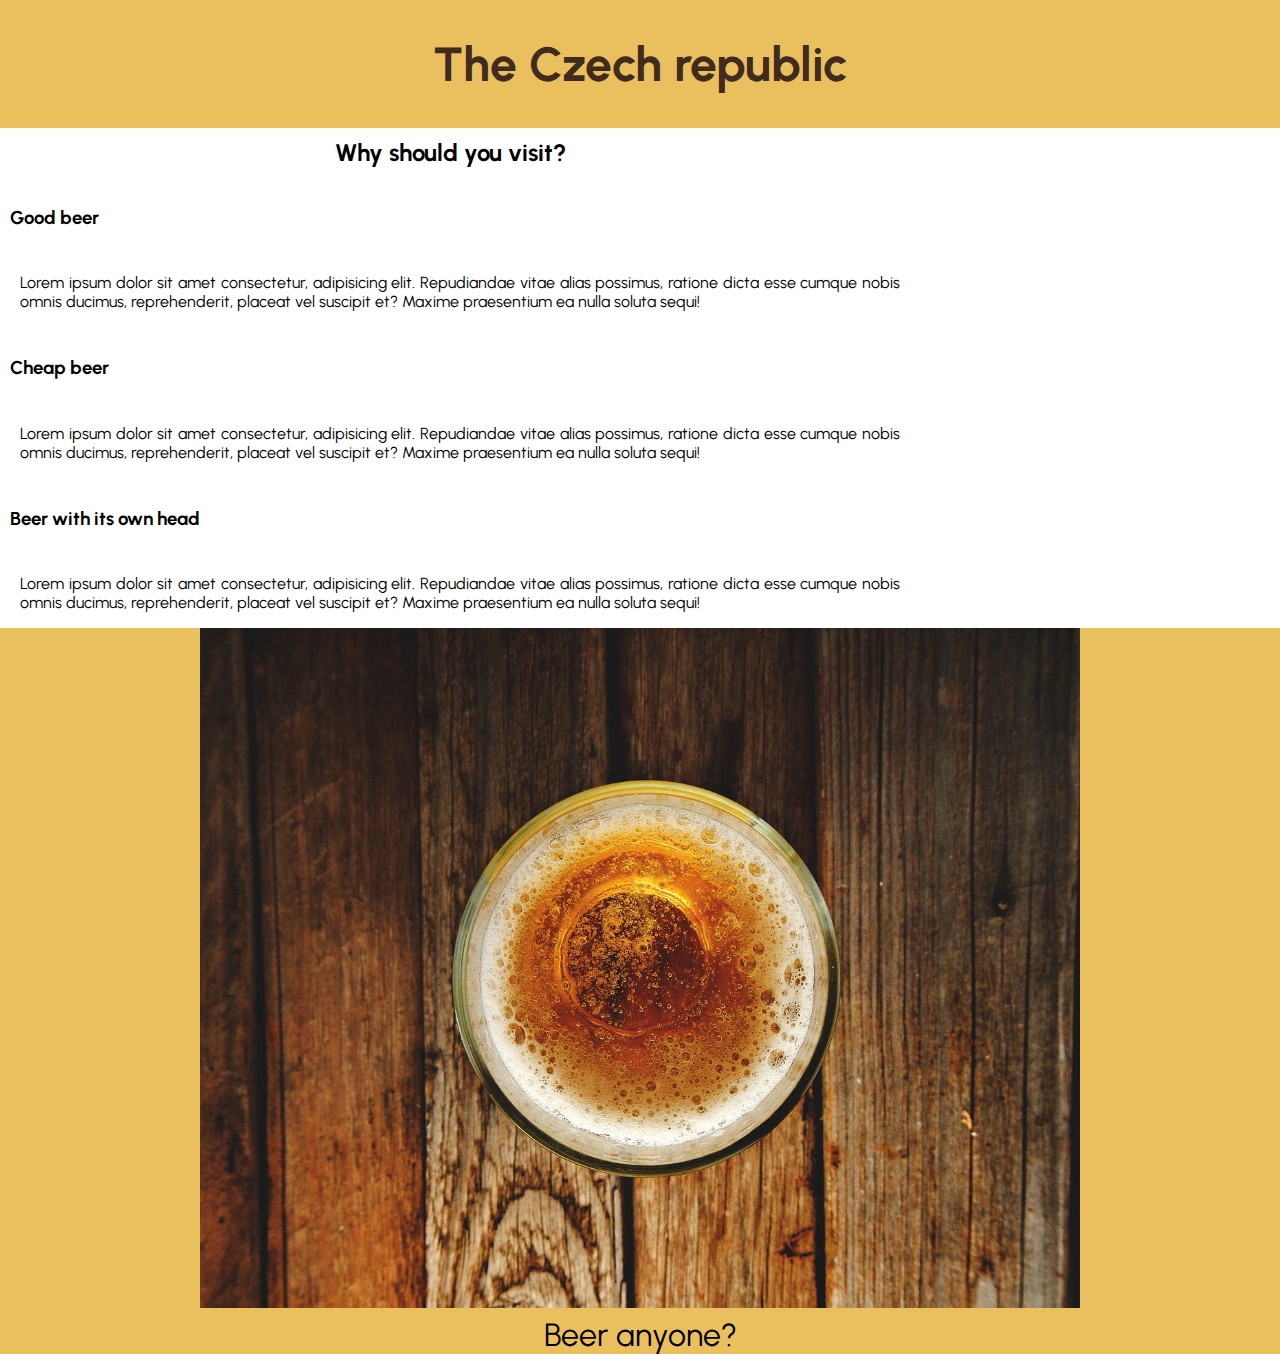
==== Jana.html @ 44d0e722 "uaaaaa" ====
<!DOCTYPE html>
<html lang="en">
  <head>
    <meta charset="UTF-8" />
    <meta http-equiv="X-UA-Compatible" content="IE=edge" />
    <meta name="viewport" content="width=device-width, initial-scale=1.0" />
    <link rel="stylesheet" href="css_j/stylesheet.css" />
    <link
      href="https://fonts.googleapis.com/css2?family=Urbanist:ital,wght@0,200;0,300;0,500;0,700;0,800;1,300&display=swap"
      rel="stylesheet"
    />
    <title>The Czech republic</title>
  </head>
  <body>
    <header><h1>The Czech republic</h1></header>
    <section class="middle">
      <h2>Why should you visit?</h2>
      <h3>Good beer</h3>
      <p>
        Lorem ipsum dolor sit amet consectetur, adipisicing elit. Repudiandae
        vitae alias possimus, ratione dicta esse cumque nobis omnis ducimus,
        reprehenderit, placeat vel suscipit et? Maxime praesentium ea nulla
        soluta sequi!
      </p>
      <h3>Cheap beer</h3>
      <p>
        Lorem ipsum dolor sit amet consectetur, adipisicing elit. Repudiandae
        vitae alias possimus, ratione dicta esse cumque nobis omnis ducimus,
        reprehenderit, placeat vel suscipit et? Maxime praesentium ea nulla
        soluta sequi!
      </p>
      <h3>Beer with its own head</h3>
      <p>
        Lorem ipsum dolor sit amet consectetur, adipisicing elit. Repudiandae
        vitae alias possimus, ratione dicta esse cumque nobis omnis ducimus,
        reprehenderit, placeat vel suscipit et? Maxime praesentium ea nulla
        soluta sequi!
      </p>
    </section>
    <section>
      <figure>
        <img src="img_j/beer-2536111_1280.jpg" alt="picture of beer" />
        <figcaption>Beer anyone?</figcaption>
      </figure>
    </section>
    <baground-image></baground-image>
  </body>
</html>
---- css_j/stylesheet.css ----
html {
  font-family: "Urbanist";
  margin: 0;
}
body {
  margin: 0;
}
h1 {
  text-align: center;
  color: #402b1e;
  background-color: rgba(234, 191, 94, 1);
  margin: 0;
  padding: 35px;
  font-size: 3em;
}
figure {
  background-color: rgba(234, 191, 94, 1);
  text-align: center;
  font-size: 2em;
  margin: 0;
}
figcaption {
  margin: 0;
}

header {
  margin: 0;
}

img {
  height: 680px;
  width: 880px;
}

h2,
h3 {
  padding: 10px;
}
h2 {
  margin: 0 auto;
}

p {
  padding-left: 20px;
}

.middle {
  width: 900px;
  text-align: justify;
  display: flex;
  flex-direction: column;
  justify-content: center;
}
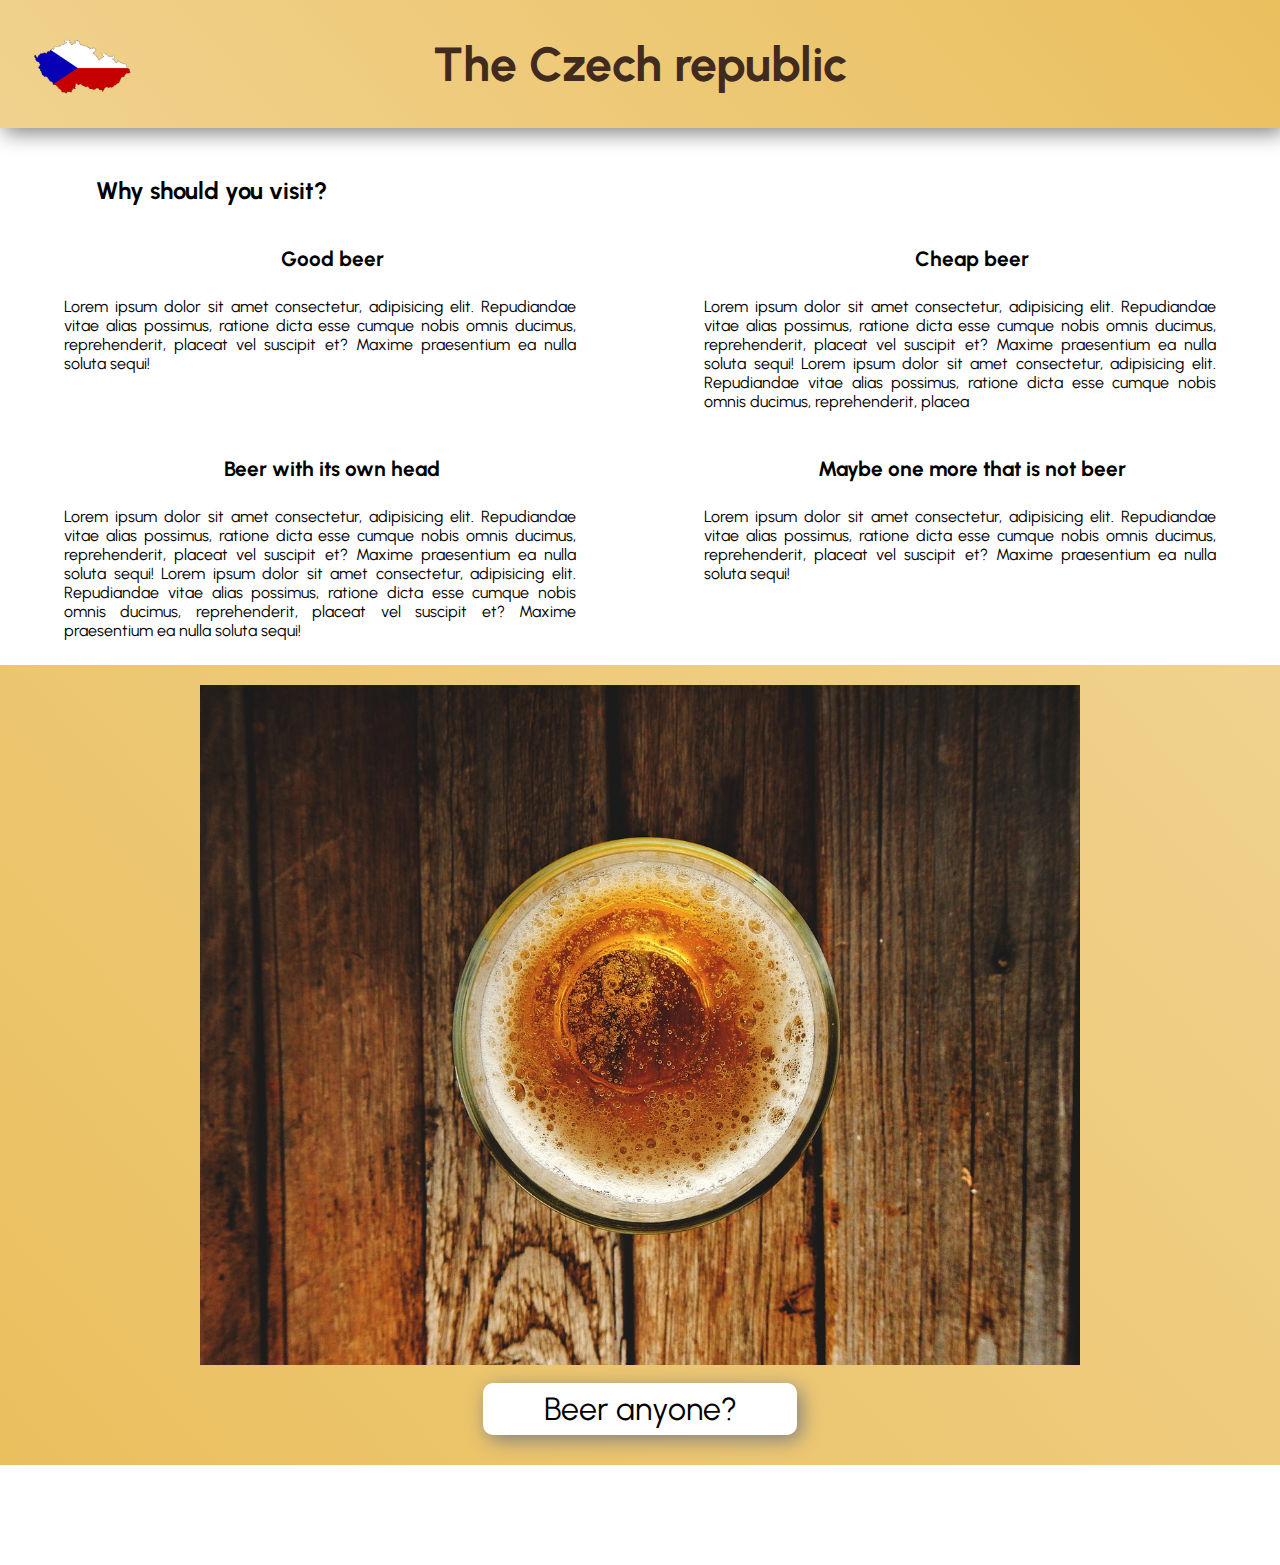
==== commit 5772855b: "I can't even" ====
--- a/Jana.html
+++ b/Jana.html
@@ -12,30 +12,53 @@
     <title>The Czech republic</title>
   </head>
   <body>
-    <header><h1>The Czech republic</h1></header>
+    <header>
+      <img class="flag" src="img_j/flag.png" alt="czech flag" />
+      <h1>The Czech republic</h1>
+    </header>
+    <h2>Why should you visit?</h2>
     <section class="middle">
-      <h2>Why should you visit?</h2>
-      <h3>Good beer</h3>
-      <p>
-        Lorem ipsum dolor sit amet consectetur, adipisicing elit. Repudiandae
-        vitae alias possimus, ratione dicta esse cumque nobis omnis ducimus,
-        reprehenderit, placeat vel suscipit et? Maxime praesentium ea nulla
-        soluta sequi!
-      </p>
-      <h3>Cheap beer</h3>
-      <p>
-        Lorem ipsum dolor sit amet consectetur, adipisicing elit. Repudiandae
-        vitae alias possimus, ratione dicta esse cumque nobis omnis ducimus,
-        reprehenderit, placeat vel suscipit et? Maxime praesentium ea nulla
-        soluta sequi!
-      </p>
-      <h3>Beer with its own head</h3>
-      <p>
-        Lorem ipsum dolor sit amet consectetur, adipisicing elit. Repudiandae
-        vitae alias possimus, ratione dicta esse cumque nobis omnis ducimus,
-        reprehenderit, placeat vel suscipit et? Maxime praesentium ea nulla
-        soluta sequi!
-      </p>
+      <div>
+        <h3>Good beer</h3>
+        <p>
+          Lorem ipsum dolor sit amet consectetur, adipisicing elit. Repudiandae
+          vitae alias possimus, ratione dicta esse cumque nobis omnis ducimus,
+          reprehenderit, placeat vel suscipit et? Maxime praesentium ea nulla
+          soluta sequi!
+        </p>
+      </div>
+      <div>
+        <h3>Cheap beer</h3>
+        <p>
+          Lorem ipsum dolor sit amet consectetur, adipisicing elit. Repudiandae
+          vitae alias possimus, ratione dicta esse cumque nobis omnis ducimus,
+          reprehenderit, placeat vel suscipit et? Maxime praesentium ea nulla
+          soluta sequi! Lorem ipsum dolor sit amet consectetur, adipisicing
+          elit. Repudiandae vitae alias possimus, ratione dicta esse cumque
+          nobis omnis ducimus, reprehenderit, placea
+        </p>
+      </div>
+      <div>
+        <h3>Beer with its own head</h3>
+        <p>
+          Lorem ipsum dolor sit amet consectetur, adipisicing elit. Repudiandae
+          vitae alias possimus, ratione dicta esse cumque nobis omnis ducimus,
+          reprehenderit, placeat vel suscipit et? Maxime praesentium ea nulla
+          soluta sequi! Lorem ipsum dolor sit amet consectetur, adipisicing
+          elit. Repudiandae vitae alias possimus, ratione dicta esse cumque
+          nobis omnis ducimus, reprehenderit, placeat vel suscipit et? Maxime
+          praesentium ea nulla soluta sequi!
+        </p>
+      </div>
+      <div>
+        <h3>Maybe one more that is not beer</h3>
+        <p>
+          Lorem ipsum dolor sit amet consectetur, adipisicing elit. Repudiandae
+          vitae alias possimus, ratione dicta esse cumque nobis omnis ducimus,
+          reprehenderit, placeat vel suscipit et? Maxime praesentium ea nulla
+          soluta sequi!
+        </p>
+      </div>
     </section>
     <section>
       <figure>
--- a/css_j/stylesheet.css
+++ b/css_j/stylesheet.css
@@ -4,23 +4,43 @@
 }
 body {
   margin: 0;
+  padding: 0;
+  /* background: indigo; */
 }
 h1 {
   text-align: center;
   color: #402b1e;
-  background-color: rgba(234, 191, 94, 1);
+  background: linear-gradient(
+    228deg,
+    rgba(234, 191, 94, 1),
+    rgba(234, 191, 94, 0.7)
+  );
   margin: 0;
   padding: 35px;
   font-size: 3em;
+  box-shadow: 4px 5px 20px gray;
 }
 figure {
-  background-color: rgba(234, 191, 94, 1);
+  background: linear-gradient(
+    228deg,
+    rgba(234, 191, 94, 0.7),
+    rgba(234, 191, 94, 1)
+  );
+
   text-align: center;
   font-size: 2em;
   margin: 0;
+  margin-bottom: 100px;
+  padding-bottom: 20px;
+  padding-top: 20px;
 }
 figcaption {
-  margin: 0;
+  margin: 10px auto;
+  background: white;
+  width: 300px;
+  padding: 7px;
+  border-radius: 10px;
+  box-shadow: 4px 5px 20px gray;
 }
 
 header {
@@ -32,22 +52,51 @@
   width: 880px;
 }
 
-h2,
 h3 {
-  padding: 10px;
+  margin-left: 1.2em;
+  /* width: 50%; */
+  text-align: center;
+  font-size: 1.3em;
 }
 h2 {
-  margin: 0 auto;
+  margin-top: 2em;
+
+  margin-left: 1em;
+  width: 50%;
+  padding-left: 3em;
 }
 
 p {
-  padding-left: 20px;
+  margin: 20px auto;
+  text-align: justify;
+  width: 80%;
+
+  padding: 5px;
 }
 
 .middle {
-  width: 900px;
-  text-align: justify;
+  width: 100%;
   display: flex;
-  flex-direction: column;
+  flex-wrap: wrap;
+
+  width: 100%;
+}
+
+.div-container {
+  background: gray;
+  width: 90%;
+  display: flex;
+  flex-direction: row;
   justify-content: center;
 }
+div {
+  width: 50%;
+}
+
+.flag {
+  height: 100px;
+  width: 100px;
+  position: absolute;
+  margin-left: 2em;
+  margin-top: 1em;
+}
